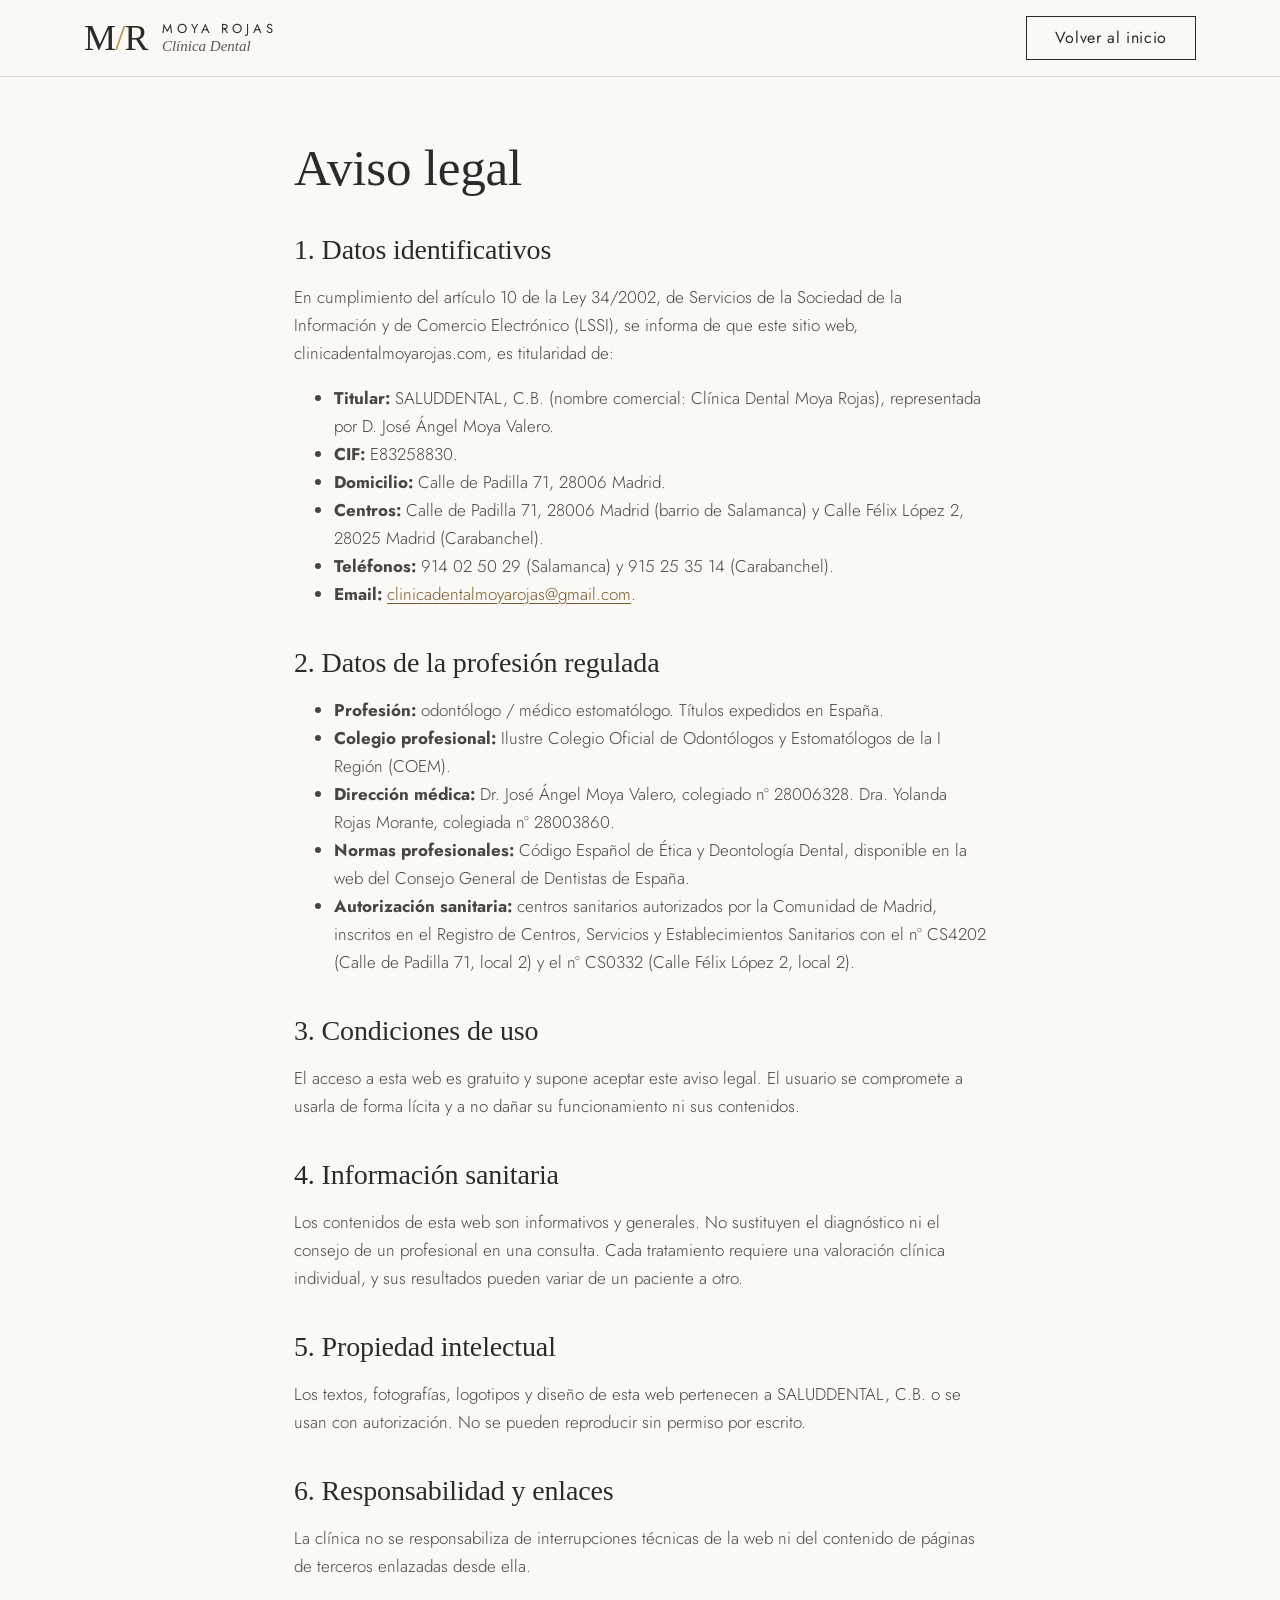
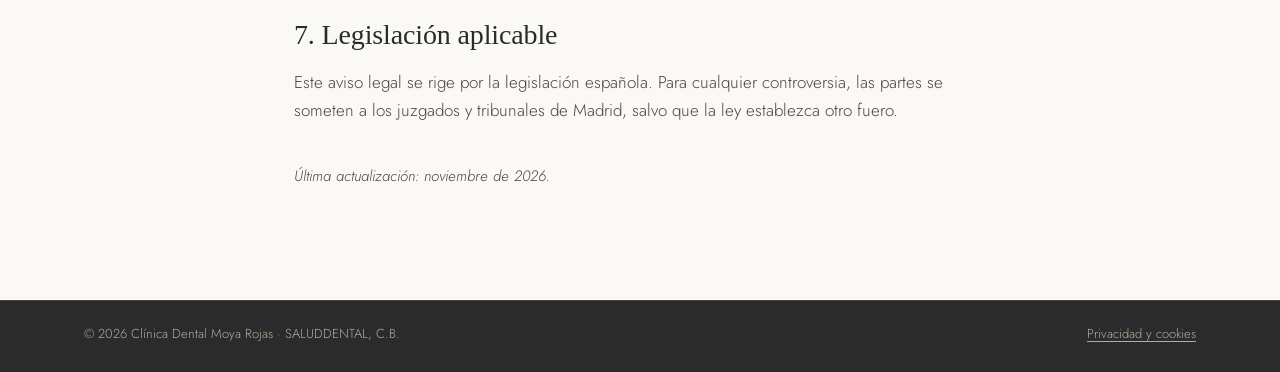
==== aviso-legal/index.html @ 5760cc56 "Web estática de Clínica Dental Moya Rojas Portada, páginas de Salamanca y Carabanchel, aviso legal y" ====
<!doctype html>
<html lang="es">
<head>
<meta charset="utf-8">
<meta name="viewport" content="width=device-width, initial-scale=1">
<title>Aviso legal · Clínica Dental Moya Rojas</title>
<meta name="description" content="Aviso legal de la web de Clínica Dental Moya Rojas (SALUDDENTAL, C.B.).">
<link rel="canonical" href="https://www.clinicadentalmoyarojas.com/aviso-legal/">
<meta name="theme-color" content="#2B2B2B">
<link rel="icon" href="/favicon.svg" type="image/svg+xml">
<link rel="preconnect" href="https://fonts.bunny.net">
<link rel="stylesheet" href="https://fonts.bunny.net/css?family=cormorant-garamond:500,500i,600|jost:300,400,500&display=swap">
<link rel="stylesheet" href="/assets/styles.css">
</head>
<body>
<header class="header">
  <div class="wrap">
    <a class="brand" href="/" aria-label="Clínica Dental Moya Rojas, inicio">
      <span class="brand__mono">M<span>/</span>R</span>
      <span class="brand__txt"><span class="brand__name">MOYA ROJAS</span><span class="brand__sub">Clínica Dental</span></span>
    </a>
    <a class="btn btn--line" href="/" style="min-height:44px">Volver al inicio</a>
  </div>
</header>

<main class="legal">
  <h1>Aviso legal</h1>

  <h2>1. Datos identificativos</h2>
  <p>En cumplimiento del artículo 10 de la Ley 34/2002, de Servicios de la Sociedad de la Información y de Comercio Electrónico (LSSI), se informa de que este sitio web, clinicadentalmoyarojas.com, es titularidad de:</p>
  <ul>
    <li><strong>Titular:</strong> SALUDDENTAL, C.B. (nombre comercial: Clínica Dental Moya Rojas), representada por D. José Ángel Moya Valero.</li>
    <li><strong>CIF:</strong> E83258830.</li>
    <li><strong>Domicilio:</strong> Calle de Padilla 71, 28006 Madrid.</li>
    <li><strong>Centros:</strong> Calle de Padilla 71, 28006 Madrid (barrio de Salamanca) y Calle Félix López 2, 28025 Madrid (Carabanchel).</li>
    <li><strong>Teléfonos:</strong> 914 02 50 29 (Salamanca) y 915 25 35 14 (Carabanchel).</li>
    <li><strong>Email:</strong> <a href="mailto:clinicadentalmoyarojas@gmail.com">clinicadentalmoyarojas@gmail.com</a>.</li>
  </ul>

  <h2>2. Datos de la profesión regulada</h2>
  <ul>
    <li><strong>Profesión:</strong> odontólogo / médico estomatólogo. Títulos expedidos en España.</li>
    <li><strong>Colegio profesional:</strong> Ilustre Colegio Oficial de Odontólogos y Estomatólogos de la I Región (COEM).</li>
    <li><strong>Dirección médica:</strong> Dr. José Ángel Moya Valero, colegiado nº 28006328. Dra. Yolanda Rojas Morante, colegiada nº 28003860.</li>
    <li><strong>Normas profesionales:</strong> Código Español de Ética y Deontología Dental, disponible en la web del Consejo General de Dentistas de España.</li>
    <li><strong>Autorización sanitaria:</strong> centros sanitarios autorizados por la Comunidad de Madrid, inscritos en el Registro de Centros, Servicios y Establecimientos Sanitarios con el nº CS4202 (Calle de Padilla 71, local 2) y el nº CS0332 (Calle Félix López 2, local 2).</li>
  </ul>

  <h2>3. Condiciones de uso</h2>
  <p>El acceso a esta web es gratuito y supone aceptar este aviso legal. El usuario se compromete a usarla de forma lícita y a no dañar su funcionamiento ni sus contenidos.</p>

  <h2>4. Información sanitaria</h2>
  <p>Los contenidos de esta web son informativos y generales. No sustituyen el diagnóstico ni el consejo de un profesional en una consulta. Cada tratamiento requiere una valoración clínica individual, y sus resultados pueden variar de un paciente a otro.</p>

  <h2>5. Propiedad intelectual</h2>
  <p>Los textos, fotografías, logotipos y diseño de esta web pertenecen a SALUDDENTAL, C.B. o se usan con autorización. No se pueden reproducir sin permiso por escrito.</p>

  <h2>6. Responsabilidad y enlaces</h2>
  <p>La clínica no se responsabiliza de interrupciones técnicas de la web ni del contenido de páginas de terceros enlazadas desde ella.</p>

  <h2>7. Legislación aplicable</h2>
  <p>Este aviso legal se rige por la legislación española. Para cualquier controversia, las partes se someten a los juzgados y tribunales de Madrid, salvo que la ley establezca otro fuero.</p>

  <p class="upd">Última actualización: noviembre de 2026.</p>
</main>

<footer class="footer">
  <div class="footer__legal"><div class="wrap"><span>© 2026 Clínica Dental Moya Rojas · SALUDDENTAL, C.B.</span><span><a href="/privacidad/">Privacidad y cookies</a></span></div></div>
</footer>
</body>
</html>
---- assets/styles.css ----
/* Clínica Dental Moya Rojas — hoja de estilos */
:root {
  --blanco: #FBF9F5;
  --crema: #F3EEE5;
  --crema-2: #EAE3D6;
  --linea: #DED5C6;
  --ocre: #B8924F;
  --ocre-osc: #7A5A2B;
  --ocre-claro: #D9BE8C;
  --antracita: #2B2B2B;
  --texto: #2B2B2B;
  --texto-2: #4A4540;
  --texto-3: #5C5650;
  --serif: "Cormorant Garamond", Georgia, "Times New Roman", serif;
  --sans: "Jost", "Helvetica Neue", Arial, sans-serif;
  --max: 1240px;
}

*, *::before, *::after { box-sizing: border-box; }
html { scroll-behavior: smooth; -webkit-text-size-adjust: 100%; }
body {
  margin: 0;
  background: var(--blanco);
  color: var(--texto);
  font-family: var(--sans);
  font-weight: 300;
  font-size: 17px;
  line-height: 1.65;
}
img { max-width: 100%; height: auto; display: block; }
a { color: var(--ocre-osc); text-underline-offset: 3px; }
a:hover { color: var(--antracita); }
:focus-visible { outline: 2px solid var(--ocre-osc); outline-offset: 3px; }
.sr-only { position: absolute; width: 1px; height: 1px; overflow: hidden; clip: rect(0 0 0 0); white-space: nowrap; }
.skip { position: absolute; left: -999px; top: 8px; background: var(--antracita); color: var(--blanco); padding: 8px 14px; z-index: 50; }
.skip:focus { left: 8px; }

.wrap { max-width: var(--max); margin: 0 auto; padding: 0 5%; }
.section { padding: 104px 0; }
.section--crema { background: var(--crema); border-top: 1px solid var(--linea); border-bottom: 1px solid var(--linea); }
.section--oscura { background: var(--antracita); color: #E9E2D5; }

.eyebrow {
  display: inline-block;
  font-size: 13px;
  letter-spacing: .22em;
  text-transform: uppercase;
  color: var(--ocre-osc);
  font-weight: 400;
}
.section--oscura .eyebrow { color: var(--ocre-claro); }
h1, h2, h3 { font-family: var(--serif); font-weight: 500; margin: 0; letter-spacing: -.005em; }
h1 { font-size: clamp(40px, 5.2vw, 70px); line-height: 1.05; }
h2 { font-size: clamp(32px, 3.6vw, 50px); line-height: 1.1; }
h3 { font-size: 27px; line-height: 1.2; }
.lead { font-size: 19px; color: var(--texto-2); max-width: 36em; }
.section-head { display: flex; flex-direction: column; gap: 14px; max-width: 780px; margin-bottom: 48px; }
.section-head p { margin: 0; color: var(--texto-2); font-size: 18px; }
.filete { width: 56px; height: 1px; background: var(--ocre); border: 0; margin: 0; }

/* Botones */
.btn {
  display: inline-flex; align-items: center; justify-content: center; gap: 10px;
  min-height: 52px; padding: 0 28px;
  font: inherit; font-size: 16px; font-weight: 400; letter-spacing: .04em;
  text-decoration: none; border: 1px solid var(--antracita); cursor: pointer;
}
.btn--dark { background: var(--antracita); color: var(--blanco); }
.btn--dark:hover { background: #000; color: var(--blanco); }
.btn--line { background: transparent; color: var(--antracita); }
.btn--line:hover { background: var(--antracita); color: var(--blanco); }
.btn--ocre { background: var(--ocre); border-color: var(--ocre); color: #1E1E1E; }
.btn--ocre:hover { background: var(--ocre-claro); color: #1E1E1E; }
.btn svg { width: 19px; height: 19px; flex: none; }
.btns { display: flex; flex-wrap: wrap; gap: 14px; }

/* Cabecera */
.topbar { background: var(--antracita); color: #E9E2D5; font-size: 13px; letter-spacing: .04em; }
.topbar .wrap { display: flex; flex-wrap: wrap; justify-content: center; gap: 6px 32px; padding-top: 9px; padding-bottom: 9px; }
.topbar a { color: #E9E2D5; text-decoration: none; }
.header { position: sticky; top: 0; z-index: 20; background: rgba(251, 249, 245, .96); backdrop-filter: blur(6px); border-bottom: 1px solid var(--linea); }
.header .wrap { display: flex; align-items: center; justify-content: space-between; gap: 20px; padding-top: 16px; padding-bottom: 16px; }
.brand { display: flex; align-items: center; gap: 14px; text-decoration: none; color: var(--antracita); }
.brand__mono { font-family: var(--serif); font-size: 36px; font-weight: 500; line-height: 1; letter-spacing: -.02em; }
.brand__mono span { color: var(--ocre); }
.brand__txt { display: flex; flex-direction: column; line-height: 1.2; }
.brand__name { font-size: 13px; letter-spacing: .3em; font-weight: 400; }
.brand__sub { font-family: var(--serif); font-style: italic; font-size: 15px; color: var(--texto-3); }
.nav { display: flex; align-items: center; gap: 6px 28px; font-size: 15px; }
.nav a { color: var(--antracita); text-decoration: none; }
.nav a:hover, .nav a[aria-current="page"] { color: var(--ocre-osc); }
.nav .btn { min-height: 44px; padding: 0 22px; color: var(--blanco); }
.nav-toggle { display: none; background: none; border: 1px solid var(--linea); min-width: 46px; min-height: 46px; cursor: pointer; color: var(--antracita); }
.nav-toggle svg { width: 22px; height: 22px; }

/* Portada */
.hero { padding: 72px 0 88px; }
.hero .wrap { display: grid; grid-template-columns: 1.1fr .9fr; gap: 64px; align-items: center; }
.hero__txt { display: flex; flex-direction: column; gap: 24px; }
.hero__img { position: relative; }
.hero__img img { width: 100%; aspect-ratio: 4 / 5; object-fit: cover; }
.hero__img::after { content: ""; position: absolute; inset: 18px -18px -18px 18px; border: 1px solid var(--ocre); z-index: -1; }
.hero__img figcaption { margin-top: 26px; font-family: var(--serif); font-style: italic; font-size: 16px; color: var(--texto-3); }

.cifras { background: var(--crema); border-top: 1px solid var(--linea); border-bottom: 1px solid var(--linea); }
.cifras ul { list-style: none; margin: 0 auto; padding: 0 5%; max-width: var(--max); display: grid; grid-template-columns: repeat(4, 1fr); }
.cifras li { padding: 34px 16px; text-align: center; display: flex; flex-direction: column; gap: 2px; }
.cifras li + li { border-left: 1px solid var(--linea); }
.cifras strong { font-family: var(--serif); font-weight: 500; font-size: 36px; line-height: 1.1; }
.cifras span { font-size: 14px; color: var(--texto-3); letter-spacing: .05em; }

.pasos { list-style: none; margin: 0; padding: 0; display: grid; grid-template-columns: repeat(4, 1fr); gap: 28px; }
.pasos li { border-top: 1px solid var(--ocre); padding-top: 22px; display: flex; flex-direction: column; gap: 10px; }
.pasos .num { font-family: var(--serif); font-size: 30px; color: var(--ocre-osc); line-height: 1; }
.pasos h3 { font-size: 24px; }
.pasos p { margin: 0; color: var(--texto-2); font-size: 16px; }
.nota { margin: 36px 0 0; color: var(--texto-2); font-size: 16px; }

.cards { display: grid; grid-template-columns: repeat(3, 1fr); gap: 28px; }
.cards--4 { grid-template-columns: repeat(4, 1fr); }
.card { background: #FFFDF9; border: 1px solid var(--linea); padding: 38px 32px; display: flex; flex-direction: column; gap: 14px; }
.card__roman { font-family: var(--serif); font-size: 22px; color: var(--ocre); }
.card p { margin: 0; color: var(--texto-2); }
.card a { margin-top: auto; padding-top: 6px; font-size: 15px; letter-spacing: .04em; }
.mas { margin: 36px 0 0; font-family: var(--serif); font-style: italic; font-size: 21px; color: var(--texto-2); }

.tecno { display: grid; grid-template-columns: 1fr 1fr 1.1fr; gap: 28px; align-items: stretch; }
.tecno img { width: 100%; height: 100%; object-fit: cover; aspect-ratio: 4 / 5; }
.tecno__txt { display: flex; flex-direction: column; gap: 18px; justify-content: center; padding-left: 12px; }
.tecno__txt ul { list-style: none; margin: 0; padding: 0; display: flex; flex-direction: column; gap: 12px; }
.tecno__txt li { padding-left: 22px; position: relative; color: var(--texto-2); }
.tecno__txt li::before { content: ""; position: absolute; left: 0; top: .78em; width: 10px; height: 1px; background: var(--ocre); }
.tecno__txt strong { font-weight: 500; color: var(--antracita); }

.historia { display: grid; grid-template-columns: .8fr 1.2fr; gap: 72px; align-items: center; }
.historia img { width: 100%; aspect-ratio: 4 / 5; object-fit: cover; }
.historia__txt { display: flex; flex-direction: column; gap: 22px; }
.historia__txt p { margin: 0; font-size: 18px; color: #DCD4C6; }
.historia h2 { color: var(--blanco); }
.linea-tiempo { list-style: none; margin: 10px 0 0; padding: 0; }
.linea-tiempo li { display: flex; gap: 28px; padding: 20px 0; border-top: 1px solid #4A4540; }
.linea-tiempo li:last-child { border-bottom: 1px solid #4A4540; }
.linea-tiempo b { font-family: var(--serif); font-weight: 500; font-size: 32px; color: var(--ocre-claro); min-width: 92px; line-height: 1.1; }
.linea-tiempo span { color: #DCD4C6; }

.equipo { display: grid; grid-template-columns: repeat(4, 1fr); gap: 28px; }
.doctor { display: flex; flex-direction: column; gap: 12px; }
.doctor img, .doctor .mono { width: 100%; aspect-ratio: 4 / 5; object-fit: cover; object-position: top; }
.mono { display: flex; align-items: center; justify-content: center; background: var(--crema); border: 1px solid var(--linea); font-family: var(--serif); font-size: 64px; color: var(--ocre); letter-spacing: .02em; }
.doctor h3 { font-size: 24px; }
.doctor p { margin: 0; color: var(--texto-2); font-size: 15px; }
.doctor .sede { font-size: 12px; letter-spacing: .16em; text-transform: uppercase; color: var(--ocre-osc); }

.clinicas { display: grid; grid-template-columns: 1fr 1fr; gap: 28px; }
.clinica { background: #FFFDF9; border: 1px solid var(--linea); display: flex; flex-direction: column; }
.clinica img, .clinica .clinica__ph { width: 100%; aspect-ratio: 2 / 1; object-fit: cover; }
.clinica__ph { display: flex; flex-direction: column; align-items: center; justify-content: center; gap: 6px; background: var(--crema-2); color: var(--ocre-osc); font-family: var(--serif); }
.clinica__ph b { font-weight: 500; font-size: 52px; line-height: 1; color: var(--ocre); }
.clinica__ph span { font-style: italic; font-size: 18px; }
.clinica__body { padding: 32px; display: flex; flex-direction: column; gap: 10px; flex: 1; }
.clinica__body h3 { font-size: 32px; }
.clinica__body p { margin: 0; color: var(--texto-2); }
.clinica__body .btns { margin-top: auto; padding-top: 14px; }

.cita { display: grid; grid-template-columns: 1fr 1fr; gap: 64px; align-items: start; }
.cita__opciones { display: flex; flex-direction: column; gap: 14px; }
.cita__opciones .btn { justify-content: flex-start; width: 100%; min-height: 60px; }
.cita__opciones small { display: block; font-size: 13px; color: var(--texto-3); margin-top: 6px; }

.resenas { display: flex; flex-wrap: wrap; align-items: center; justify-content: space-between; gap: 24px; background: #FFFDF9; border: 1px solid var(--linea); padding: 40px; }
.resenas p { margin: 0; font-family: var(--serif); font-size: 26px; line-height: 1.3; max-width: 30em; }

/* Página de clínica */
.page-hero { padding: 64px 0 72px; }
.page-hero .wrap { display: grid; grid-template-columns: 1.2fr .8fr; gap: 56px; align-items: stretch; }
.page-hero__txt { display: flex; flex-direction: column; gap: 22px; justify-content: center; }
.ficha { background: #FFFDF9; border: 1px solid var(--linea); padding: 34px; display: flex; flex-direction: column; gap: 20px; }
.ficha dt { font-size: 12px; letter-spacing: .18em; text-transform: uppercase; color: var(--ocre-osc); }
.ficha dd { margin: 4px 0 0; }
.ficha dl { margin: 0; display: flex; flex-direction: column; gap: 18px; }
.ficha .big { font-size: 22px; }
.banner img { width: 100%; aspect-ratio: 21 / 8; object-fit: cover; }
.galeria { display: grid; grid-template-columns: repeat(3, 1fr); gap: 16px; }
.galeria img { width: 100%; aspect-ratio: 4 / 5; object-fit: cover; }
.mapa { display: grid; grid-template-columns: 1fr 1.4fr; gap: 48px; align-items: center; }
.mapa__ph { min-height: 320px; background: var(--crema-2); display: flex; align-items: center; justify-content: center; text-align: center; padding: 32px; border: 1px solid var(--linea); }
.mapa__ph a { font-size: 18px; }
.breadcrumb { font-size: 14px; color: var(--texto-3); }
.breadcrumb a { color: var(--texto-3); }

/* Carabanchel: letra algo mayor */
.page--carabanchel { font-size: 18px; }
.page--carabanchel .lead { font-size: 20px; }

/* Textos legales */
.legal { max-width: 820px; margin: 0 auto; padding: 64px 5% 96px; }
.legal h1 { font-size: clamp(36px, 4vw, 52px); margin-bottom: 28px; }
.legal h2 { font-size: 28px; margin: 40px 0 12px; }
.legal p, .legal li { color: var(--texto-2); }
.legal table { width: 100%; border-collapse: collapse; margin: 12px 0; font-size: 15px; }
.legal th, .legal td { text-align: left; padding: 10px 12px; border-bottom: 1px solid var(--linea); vertical-align: top; }
.legal th { font-weight: 500; color: var(--antracita); background: var(--crema); }
.legal .upd { font-style: italic; font-size: 15px; margin-top: 40px; }

/* Pie */
.footer { background: var(--antracita); color: #DCD4C6; font-size: 15px; }
.footer .wrap { display: grid; grid-template-columns: 1.2fr 1fr 1fr 1fr; gap: 40px; padding-top: 72px; padding-bottom: 40px; }
.footer a { color: #DCD4C6; }
.footer h2 { font-family: var(--sans); font-size: 12px; letter-spacing: .18em; text-transform: uppercase; color: var(--ocre-claro); font-weight: 400; margin-bottom: 10px; }
.footer p { margin: 0 0 4px; }
.footer .brand__mono { color: var(--blanco); font-size: 34px; }
.footer__legal { border-top: 1px solid #4A4540; }
.footer__legal .wrap { display: flex; flex-wrap: wrap; gap: 8px 28px; justify-content: space-between; padding-top: 22px; padding-bottom: 28px; font-size: 13px; color: #B5AC9E; grid-template-columns: none; }
.footer__legal a { color: #B5AC9E; }

/* Barra fija móvil */
.mbar { display: none; position: fixed; left: 0; right: 0; bottom: 0; z-index: 30; background: var(--antracita); border-top: 1px solid #4A4540; padding-bottom: env(safe-area-inset-bottom); }
.mbar a { flex: 1 1 0; display: flex; align-items: center; justify-content: center; gap: 8px; min-height: 58px; color: var(--blanco); text-decoration: none; font-size: 15px; }
.mbar a + a { border-left: 1px solid #4A4540; }
.mbar a.mbar__cita { background: var(--ocre); color: #1E1E1E; border-left: 0; }
.mbar svg { width: 18px; height: 18px; }

/* Responsive */
@media (max-width: 1080px) {
  .cards--4, .equipo { grid-template-columns: repeat(2, 1fr); }
  .pasos { grid-template-columns: repeat(2, 1fr); }
  .tecno { grid-template-columns: 1fr 1fr; }
  .tecno__txt { grid-column: 1 / -1; padding-left: 0; }
  .footer .wrap { grid-template-columns: 1fr 1fr; }
}
@media (max-width: 860px) {
  .nav-toggle { display: inline-flex; align-items: center; justify-content: center; }
  .nav { display: none; position: absolute; left: 0; right: 0; top: 100%; background: var(--blanco); border-bottom: 1px solid var(--linea); flex-direction: column; align-items: stretch; padding: 8px 5% 20px; gap: 0; }
  .nav.is-open { display: flex; }
  .nav a { padding: 14px 0; border-bottom: 1px solid var(--linea); font-size: 17px; }
  .nav .btn { margin-top: 14px; border-bottom: 1px solid var(--antracita); }
  .header .wrap { position: relative; }
  .hero .wrap, .page-hero .wrap, .historia, .cita, .mapa, .clinicas { grid-template-columns: 1fr; }
  .hero { padding-top: 40px; }
  .hero__img::after { inset: 12px -10px -12px 10px; }
  .cards { grid-template-columns: 1fr; }
  .cifras ul { grid-template-columns: 1fr 1fr; }
  .cifras li:nth-child(3) { border-left: 0; }
  .cifras li:nth-child(n+3) { border-top: 1px solid var(--linea); }
  .galeria { grid-template-columns: 1fr 1fr; }
  .section { padding: 72px 0; }
  .topbar { display: none; }
  .mbar { display: flex; }
  body { padding-bottom: 58px; }
}
@media (max-width: 560px) {
  body { font-size: 16px; }
  .page--carabanchel { font-size: 17px; }
  .pasos, .cards--4 { grid-template-columns: 1fr; }
  .equipo { grid-template-columns: 1fr 1fr; gap: 24px 16px; }
  .doctor h3 { font-size: 20px; }
  .doctor p { font-size: 14px; }
  .mono { font-size: 44px; }
  .tecno { grid-template-columns: 1fr; }
  .footer .wrap { grid-template-columns: 1fr; }
  .brand__mono { font-size: 30px; }
  .btns .btn { width: 100%; }
  .resenas { padding: 28px; }
  .cifras strong { font-size: 28px; }
}
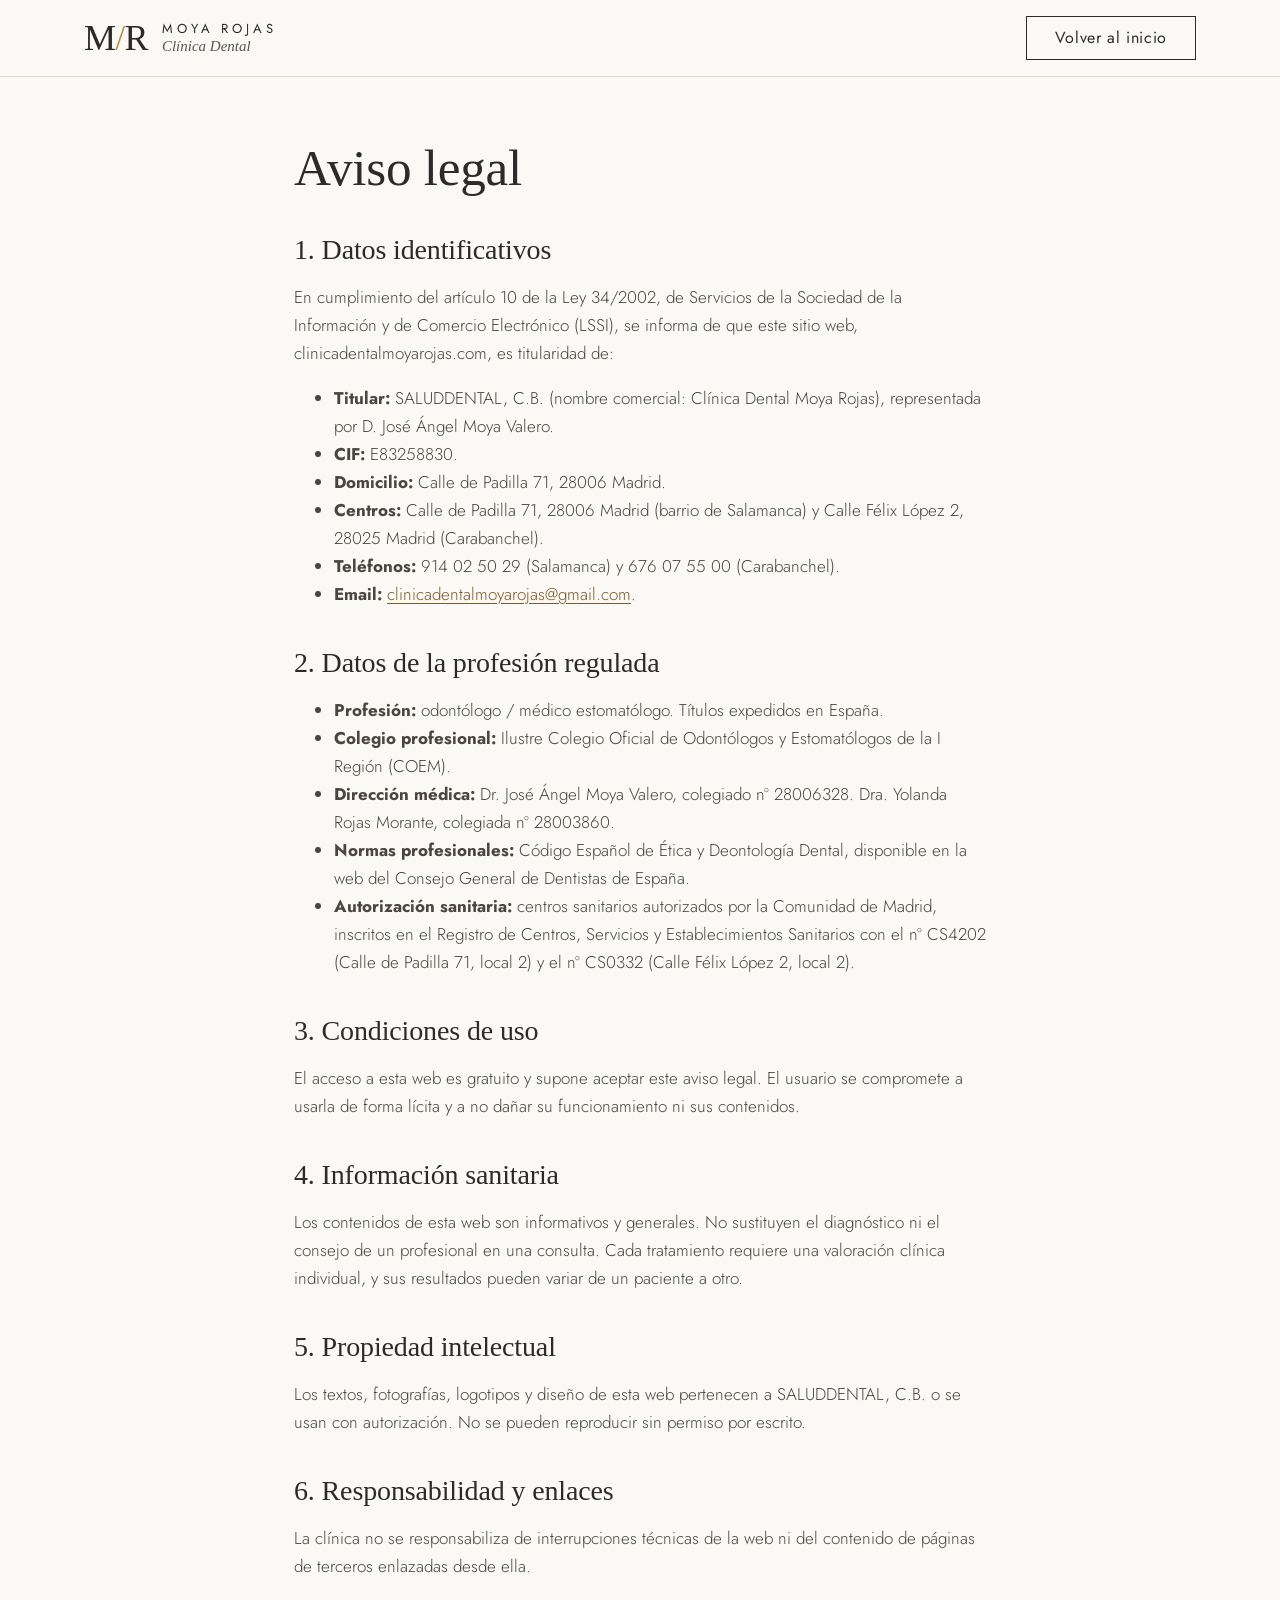
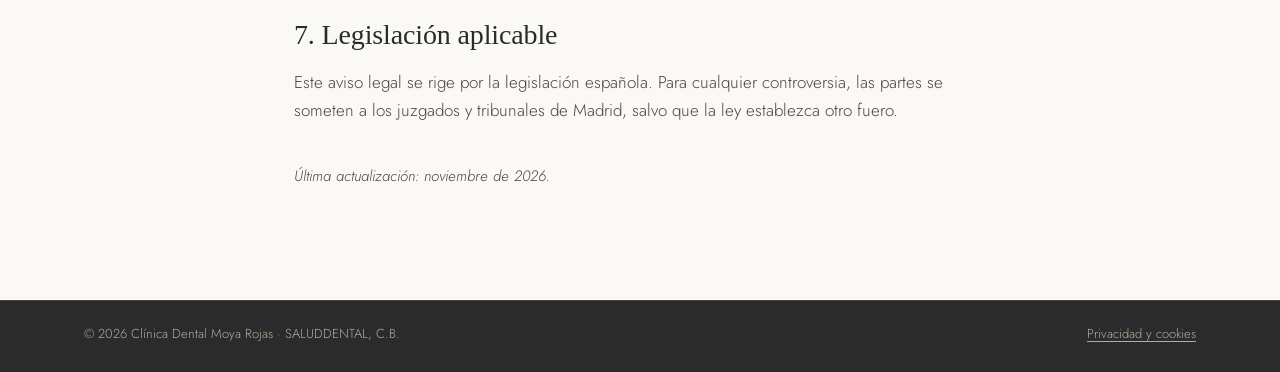
==== commit 4d24c021: "Carabanchel: usar solo el móvil 676 07 55 00 Co-Authored-By: Claude Opus 5.5 <noreply@anthropic.com>" ====
--- a/aviso-legal/index.html
+++ b/aviso-legal/index.html
@@ -33,7 +33,7 @@
     <li><strong>CIF:</strong> E83258830.</li>
     <li><strong>Domicilio:</strong> Calle de Padilla 71, 28006 Madrid.</li>
     <li><strong>Centros:</strong> Calle de Padilla 71, 28006 Madrid (barrio de Salamanca) y Calle Félix López 2, 28025 Madrid (Carabanchel).</li>
-    <li><strong>Teléfonos:</strong> 914 02 50 29 (Salamanca) y 915 25 35 14 (Carabanchel).</li>
+    <li><strong>Teléfonos:</strong> 914 02 50 29 (Salamanca) y 676 07 55 00 (Carabanchel).</li>
     <li><strong>Email:</strong> <a href="mailto:clinicadentalmoyarojas@gmail.com">clinicadentalmoyarojas@gmail.com</a>.</li>
   </ul>
 
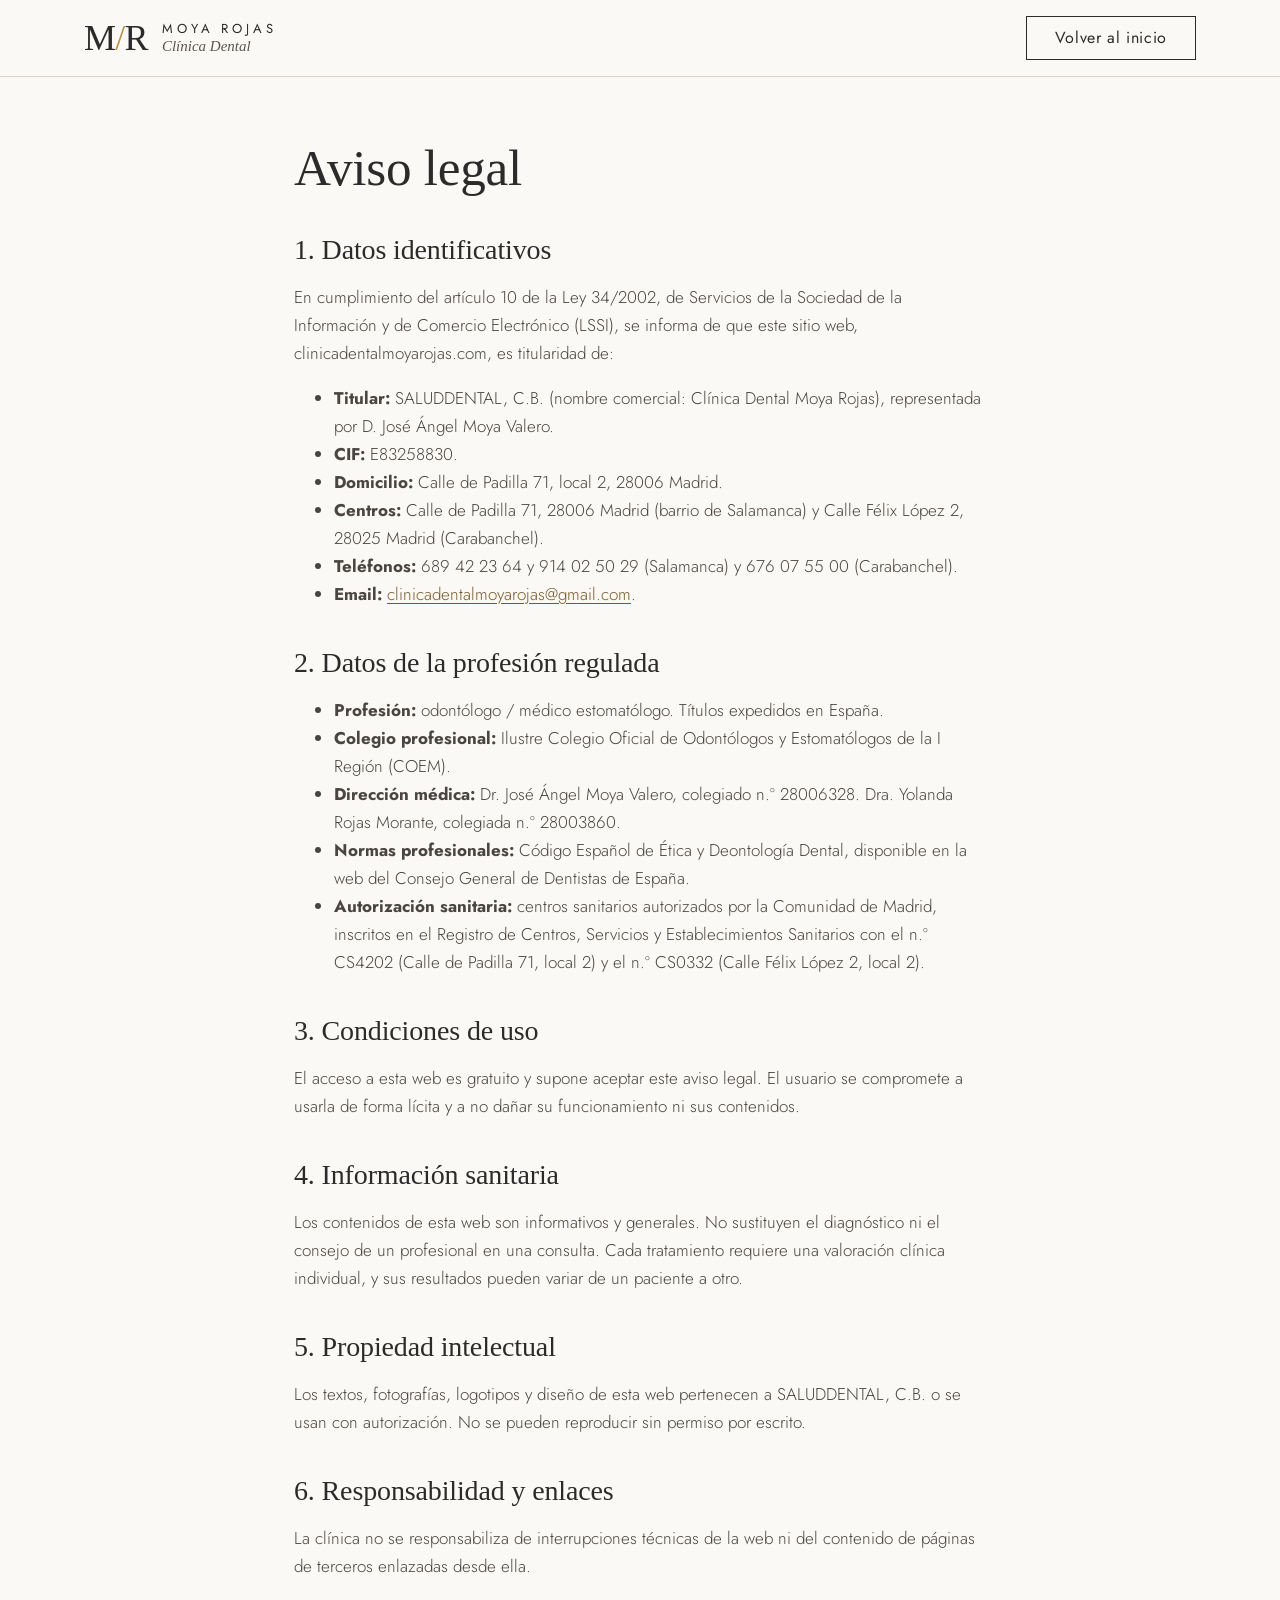
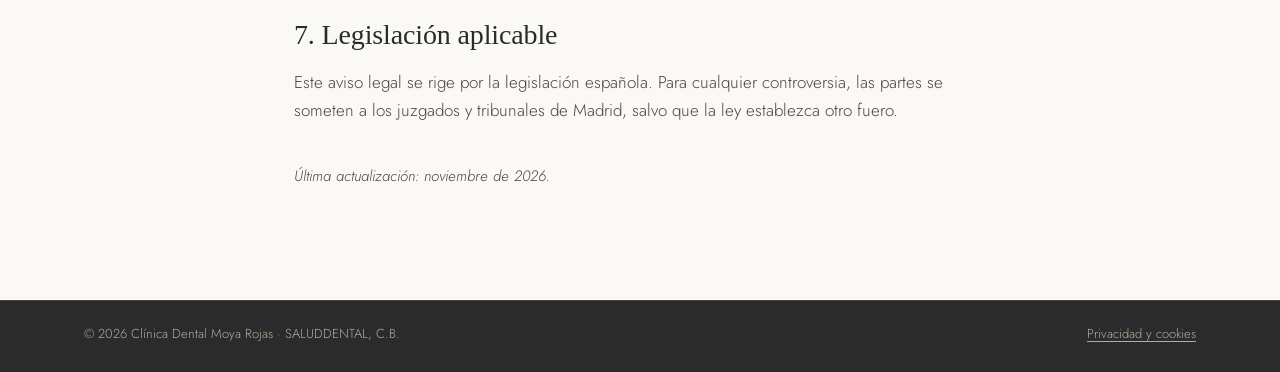
==== commit 3b1021ed: "Correcciones de la auditoría: datos, Open Graph, cabecera, anclas, 404 y erratas legales Co-Authored" ====
--- a/aviso-legal/index.html
+++ b/aviso-legal/index.html
@@ -31,9 +31,9 @@
   <ul>
     <li><strong>Titular:</strong> SALUDDENTAL, C.B. (nombre comercial: Clínica Dental Moya Rojas), representada por D. José Ángel Moya Valero.</li>
     <li><strong>CIF:</strong> E83258830.</li>
-    <li><strong>Domicilio:</strong> Calle de Padilla 71, 28006 Madrid.</li>
+    <li><strong>Domicilio:</strong> Calle de Padilla 71, local 2, 28006 Madrid.</li>
     <li><strong>Centros:</strong> Calle de Padilla 71, 28006 Madrid (barrio de Salamanca) y Calle Félix López 2, 28025 Madrid (Carabanchel).</li>
-    <li><strong>Teléfonos:</strong> 914 02 50 29 (Salamanca) y 676 07 55 00 (Carabanchel).</li>
+    <li><strong>Teléfonos:</strong> 689 42 23 64 y 914 02 50 29 (Salamanca) y 676 07 55 00 (Carabanchel).</li>
     <li><strong>Email:</strong> <a href="mailto:clinicadentalmoyarojas@gmail.com">clinicadentalmoyarojas@gmail.com</a>.</li>
   </ul>
 
@@ -41,9 +41,9 @@
   <ul>
     <li><strong>Profesión:</strong> odontólogo / médico estomatólogo. Títulos expedidos en España.</li>
     <li><strong>Colegio profesional:</strong> Ilustre Colegio Oficial de Odontólogos y Estomatólogos de la I Región (COEM).</li>
-    <li><strong>Dirección médica:</strong> Dr. José Ángel Moya Valero, colegiado nº 28006328. Dra. Yolanda Rojas Morante, colegiada nº 28003860.</li>
+    <li><strong>Dirección médica:</strong> Dr. José Ángel Moya Valero, colegiado n.º 28006328. Dra. Yolanda Rojas Morante, colegiada n.º 28003860.</li>
     <li><strong>Normas profesionales:</strong> Código Español de Ética y Deontología Dental, disponible en la web del Consejo General de Dentistas de España.</li>
-    <li><strong>Autorización sanitaria:</strong> centros sanitarios autorizados por la Comunidad de Madrid, inscritos en el Registro de Centros, Servicios y Establecimientos Sanitarios con el nº CS4202 (Calle de Padilla 71, local 2) y el nº CS0332 (Calle Félix López 2, local 2).</li>
+    <li><strong>Autorización sanitaria:</strong> centros sanitarios autorizados por la Comunidad de Madrid, inscritos en el Registro de Centros, Servicios y Establecimientos Sanitarios con el n.º CS4202 (Calle de Padilla 71, local 2) y el n.º CS0332 (Calle Félix López 2, local 2).</li>
   </ul>
 
   <h2>3. Condiciones de uso</h2>
--- a/assets/styles.css
+++ b/assets/styles.css
@@ -78,6 +78,8 @@
 .topbar { background: var(--antracita); color: #E9E2D5; font-size: 13px; letter-spacing: .04em; }
 .topbar .wrap { display: flex; flex-wrap: wrap; justify-content: center; gap: 6px 32px; padding-top: 9px; padding-bottom: 9px; }
 .topbar a { color: #E9E2D5; text-decoration: none; }
+.topbar a b { font-weight: 500; color: #fff; border-bottom: 1px solid var(--ocre); }
+.topbar a:hover b { color: var(--ocre); }
 .header { position: sticky; top: 0; z-index: 20; background: rgba(251, 249, 245, .96); backdrop-filter: blur(6px); border-bottom: 1px solid var(--linea); }
 .header .wrap { display: flex; align-items: center; justify-content: space-between; gap: 20px; padding-top: 16px; padding-bottom: 16px; }
 .brand { display: flex; align-items: center; gap: 14px; text-decoration: none; color: var(--antracita); }
@@ -90,6 +92,9 @@
 .nav a { color: var(--antracita); text-decoration: none; }
 .nav a:hover, .nav a[aria-current="page"] { color: var(--ocre-osc); }
 .nav .btn { min-height: 44px; padding: 0 22px; color: var(--blanco); }
+.nav .btn:hover { color: var(--blanco); }
+.brand__name, .nav a, .nav .btn { white-space: nowrap; }
+[id] { scroll-margin-top: 96px; }
 .nav-toggle { display: none; background: none; border: 1px solid var(--linea); min-width: 46px; min-height: 46px; cursor: pointer; color: var(--antracita); }
 .nav-toggle svg { width: 22px; height: 22px; }
 
@@ -115,6 +120,10 @@
 .pasos h3 { font-size: 24px; }
 .pasos p { margin: 0; color: var(--texto-2); font-size: 16px; }
 .nota { margin: 36px 0 0; color: var(--texto-2); font-size: 16px; }
+.aseguradoras { padding: 36px 0; }
+.aseguradoras .wrap { display: flex; flex-wrap: wrap; align-items: baseline; gap: 6px 20px; }
+.aseguradoras h2 { margin: 0; font-family: var(--sans, inherit); font-size: 13px; font-weight: 400; letter-spacing: .22em; line-height: 1.4; }
+.aseguradoras p { margin: 0; color: var(--texto-2); font-size: 16px; }
 
 .cards { display: grid; grid-template-columns: repeat(3, 1fr); gap: 28px; }
 .cards--4 { grid-template-columns: repeat(4, 1fr); }
@@ -227,6 +236,14 @@
   .tecno { grid-template-columns: 1fr 1fr; }
   .tecno__txt { grid-column: 1 / -1; padding-left: 0; }
   .footer .wrap { grid-template-columns: 1fr 1fr; }
+}
+@media (max-width: 1180px) {
+  .nav-toggle { display: inline-flex; align-items: center; justify-content: center; }
+  .nav { display: none; position: absolute; left: 0; right: 0; top: 100%; background: var(--blanco); border-bottom: 1px solid var(--linea); flex-direction: column; align-items: stretch; padding: 8px 5% 20px; gap: 0; }
+  .nav.is-open { display: flex; }
+  .nav a { padding: 14px 0; border-bottom: 1px solid var(--linea); font-size: 17px; }
+  .nav .btn { margin-top: 14px; border-bottom: 1px solid var(--antracita); }
+  .header .wrap { position: relative; }
 }
 @media (max-width: 860px) {
   .nav-toggle { display: inline-flex; align-items: center; justify-content: center; }
